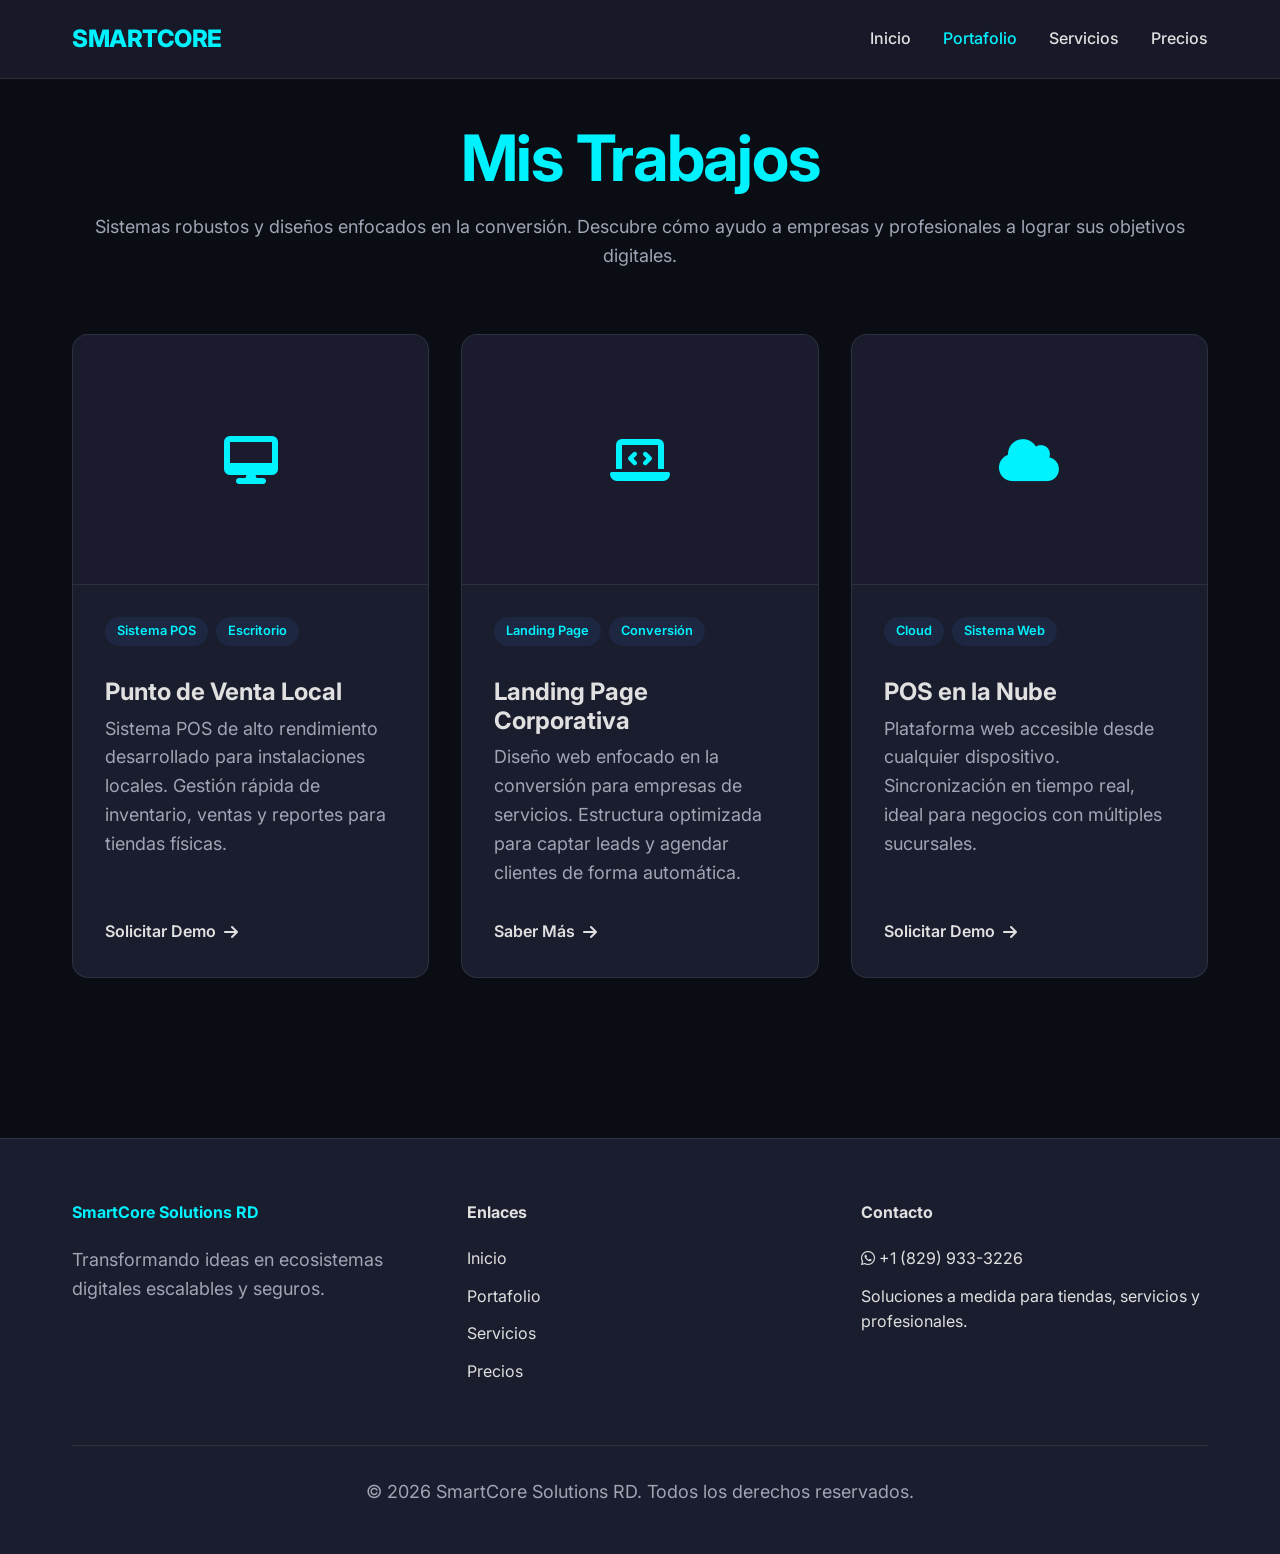
==== portafolio.html @ 661ae000 "Add files via upload" ====
<!DOCTYPE html>
<html lang="es">
<head>
    <meta charset="UTF-8">
    <meta name="viewport" content="width=device-width, initial-scale=1.0">
    <title>Portafolio | SmartCore Solutions RD</title>
    <meta name="description" content="Conoce mis proyectos: sistemas de escritorio y landing pages para personas y empresas.">
    <!-- Google Fonts -->
    <link rel="preconnect" href="https://fonts.googleapis.com">
    <link rel="preconnect" href="https://fonts.gstatic.com" crossorigin>
    <link href="https://fonts.googleapis.com/css2?family=Inter:wght@400;500;600;700;800&display=swap" rel="stylesheet">
    <!-- FontAwesome for Icons -->
    <link rel="stylesheet" href="https://cdnjs.cloudflare.com/ajax/libs/font-awesome/6.4.0/css/all.min.css">
    <!-- Custom CSS -->
    <link rel="stylesheet" href="css/style.css">
    <style>
        .portfolio-header { padding-top: 120px; padding-bottom: 3rem; text-align: center; }
        .project-card { display: flex; flex-direction: column; overflow: hidden; }
        .project-img { width: 100%; height: 250px; background-color: var(--glass-bg); display: flex; align-items: center; justify-content: center; font-size: 3rem; color: var(--primary-color); border-bottom: 1px solid var(--border-color); }
        .project-content { padding: 2rem; flex: 1; display: flex; flex-direction: column; }
        .project-tags { display: flex; gap: 0.5rem; margin-bottom: 1rem; flex-wrap: wrap; }
        .tag { background: rgba(59, 130, 246, 0.1); color: var(--accent-color); padding: 0.25rem 0.75rem; border-radius: 999px; font-size: 0.8rem; font-weight: 600; }
        .project-content p { flex: 1; }
        .project-link { display: inline-flex; align-items: center; gap: 0.5rem; color: var(--text-main); font-weight: 600; margin-top: 1rem; }
        .project-link:hover { color: var(--primary-color); }
    </style>
</head>
<body>

    <!-- Header / Nav -->
    <header>
        <div class="container nav-container">
            <a href="index.html" class="logo text-gradient">SMARTCORE</a>
            <button class="mobile-menu-btn"><i class="fas fa-bars"></i></button>
            <nav class="nav-links">
                <a href="index.html">Inicio</a>
                <a href="portafolio.html" class="active">Portafolio</a>
                <a href="servicios.html">Servicios</a>
                <a href="precios.html">Precios</a>
            </nav>
        </div>
    </header>

    <!-- Portfolio Header -->
    <section class="portfolio-header fade-in">
        <div class="container">
            <h1 class="text-gradient">Mis Trabajos</h1>
            <p>Sistemas robustos y diseños enfocados en la conversión. Descubre cómo ayudo a empresas y profesionales a lograr sus objetivos digitales.</p>
        </div>
    </section>

    <!-- Portfolio Grid -->
    <section style="padding-top: 0;">
        <div class="container">
            <div class="grid">
                
                <!-- Project 1: Desktop System -->
                <div class="card project-card fade-in" style="padding: 0;">
                    <div class="project-img">
                        <i class="fas fa-desktop"></i>
                    </div>
                    <div class="project-content">
                        <div class="project-tags">
                            <span class="tag">Sistema POS</span>
                            <span class="tag">Escritorio</span>
                        </div>
                        <h3>Punto de Venta Local</h3>
                        <p>Sistema POS de alto rendimiento desarrollado para instalaciones locales. Gestión rápida de inventario, ventas y reportes para tiendas físicas.</p>
                        <a href="https://wa.me/18299333226?text=Me%20interesa%20ver%20una%20demo%20del%20sistema%20POS%20de%20escritorio" class="project-link">Solicitar Demo <i class="fas fa-arrow-right"></i></a>
                    </div>
                </div>

                <!-- Project 2: Landing Page -->
                <div class="card project-card fade-in" style="transition-delay: 0.1s; padding: 0;">
                    <div class="project-img">
                        <i class="fas fa-laptop-code"></i>
                    </div>
                    <div class="project-content">
                        <div class="project-tags">
                            <span class="tag">Landing Page</span>
                            <span class="tag">Conversión</span>
                        </div>
                        <h3>Landing Page Corporativa</h3>
                        <p>Diseño web enfocado en la conversión para empresas de servicios. Estructura optimizada para captar leads y agendar clientes de forma automática.</p>
                        <a href="https://wa.me/18299333226?text=Me%20interesa%20una%20Landing%20Page" class="project-link">Saber Más <i class="fas fa-arrow-right"></i></a>
                    </div>
                </div>

                <!-- Project 3: Web POS System -->
                <div class="card project-card fade-in" style="transition-delay: 0.2s; padding: 0;">
                    <div class="project-img">
                        <i class="fas fa-cloud"></i>
                    </div>
                    <div class="project-content">
                        <div class="project-tags">
                            <span class="tag">Cloud</span>
                            <span class="tag">Sistema Web</span>
                        </div>
                        <h3>POS en la Nube</h3>
                        <p>Plataforma web accesible desde cualquier dispositivo. Sincronización en tiempo real, ideal para negocios con múltiples sucursales.</p>
                        <a href="https://wa.me/18299333226?text=Me%20interesa%20ver%20una%20demo%20del%20sistema%20POS%20en%20la%20nube" class="project-link">Solicitar Demo <i class="fas fa-arrow-right"></i></a>
                    </div>
                </div>

            </div>
        </div>
    </section>

    <!-- Footer -->
    <footer>
        <div class="container">
            <div class="footer-content">
                <div class="footer-col">
                    <h4 class="text-gradient">SmartCore Solutions RD</h4>
                    <p>Transformando ideas en ecosistemas digitales escalables y seguros.</p>
                </div>
                <div class="footer-col">
                    <h4>Enlaces</h4>
                    <ul>
                        <li><a href="index.html">Inicio</a></li>
                        <li><a href="portafolio.html">Portafolio</a></li>
                        <li><a href="servicios.html">Servicios</a></li>
                        <li><a href="precios.html">Precios</a></li>
                    </ul>
                </div>
                <div class="footer-col">
                    <h4>Contacto</h4>
                    <ul>
                        <li><a href="https://wa.me/18299333226"><i class="fab fa-whatsapp"></i> +1 (829) 933-3226</a></li>
                        <li>Soluciones a medida para tiendas, servicios y profesionales.</li>
                    </ul>
                </div>
            </div>
            <div class="footer-bottom">
                <p>&copy; 2026 SmartCore Solutions RD. Todos los derechos reservados.</p>
            </div>
        </div>
    </footer>

    <!-- Scripts -->
    <script src="js/main.js"></script>
</body>
</html>
---- css/style.css ----
:root {
  --primary-color: #00F2FE; /* Cíber */
  --secondary-color: #00c3cc; /* Darker cyan for hover */
  --accent-color: #00F2FE;
  --bg-color: #0b0d14; /* Very dark background */
  --bg-color-alt: #1A1D2D; /* Medianoche */
  --text-main: #E0E0E0; /* Platino */
  --text-muted: #a0a5b5;
  --border-color: rgba(224, 224, 224, 0.1);
  --glass-bg: rgba(26, 29, 45, 0.85);
  
  --font-family: 'Inter', system-ui, -apple-system, sans-serif;
  --transition-speed: 0.3s;
}

* {
  margin: 0;
  padding: 0;
  box-sizing: border-box;
}

body {
  font-family: var(--font-family);
  background-color: var(--bg-color);
  color: var(--text-main);
  line-height: 1.6;
  overflow-x: hidden;
}

a {
  text-decoration: none;
  color: inherit;
  transition: color var(--transition-speed);
}

ul {
  list-style: none;
}

/* Typography */
h1, h2, h3, h4 {
  font-weight: 700;
  line-height: 1.2;
  margin-bottom: 1rem;
}

h1 { font-size: clamp(2.5rem, 5vw, 4.5rem); letter-spacing: -0.02em; }
h2 { font-size: clamp(2rem, 4vw, 3rem); }
h3 { font-size: 1.5rem; }
p { margin-bottom: 1rem; color: var(--text-muted); font-size: 1.125rem; }

/* Utilities */
.container {
  width: 100%;
  max-width: 1200px;
  margin: 0 auto;
  padding: 0 2rem;
}

.text-gradient {
  background: linear-gradient(135deg, var(--accent-color), var(--primary-color));
  -webkit-background-clip: text;
  -webkit-text-fill-color: transparent;
  background-clip: text;
}

.btn {
  display: inline-flex;
  align-items: center;
  justify-content: center;
  padding: 0.875rem 1.75rem;
  border-radius: 9999px;
  font-weight: 600;
  transition: all var(--transition-speed) ease;
  cursor: pointer;
  border: none;
}

.btn-primary {
  background-color: var(--primary-color);
  color: #fff;
  box-shadow: 0 4px 14px 0 rgba(59, 130, 246, 0.39);
}

.btn-primary:hover {
  background-color: var(--secondary-color);
  transform: translateY(-2px);
  box-shadow: 0 6px 20px rgba(59, 130, 246, 0.23);
}

.btn-outline {
  background-color: transparent;
  border: 1px solid var(--border-color);
  color: var(--text-main);
}

.btn-outline:hover {
  border-color: var(--primary-color);
  color: var(--primary-color);
}

/* Header & Nav */
header {
  position: fixed;
  top: 0;
  left: 0;
  width: 100%;
  padding: 1.25rem 0;
  z-index: 1000;
  background: var(--glass-bg);
  backdrop-filter: blur(12px);
  -webkit-backdrop-filter: blur(12px);
  border-bottom: 1px solid var(--border-color);
  transition: all 0.3s ease;
}

.nav-container {
  display: flex;
  justify-content: space-between;
  align-items: center;
}

.logo {
  font-size: 1.5rem;
  font-weight: 800;
  letter-spacing: -0.5px;
}

.nav-links {
  display: flex;
  gap: 2rem;
}

.nav-links a {
  font-weight: 500;
  font-size: 1rem;
}

.nav-links a:hover, .nav-links a.active {
  color: var(--primary-color);
}

.mobile-menu-btn {
  display: none;
  font-size: 1.5rem;
  background: none;
  border: none;
  color: var(--text-main);
  cursor: pointer;
}

/* Hero Section */
.hero {
  min-height: 100vh;
  display: flex;
  align-items: center;
  padding-top: 80px;
  position: relative;
}

.hero::before {
  content: '';
  position: absolute;
  top: -10%;
  left: -10%;
  width: 500px;
  height: 500px;
  background: var(--primary-color);
  filter: blur(150px);
  opacity: 0.15;
  border-radius: 50%;
  z-index: -1;
}

.hero-content {
  max-width: 800px;
}

.hero-subtitle {
  color: var(--primary-color);
  font-weight: 600;
  letter-spacing: 2px;
  text-transform: uppercase;
  margin-bottom: 1rem;
  display: block;
}

.hero-actions {
  display: flex;
  gap: 1rem;
  margin-top: 2.5rem;
}

/* Sections General */
section {
  padding: 6rem 0;
}

.section-header {
  text-align: center;
  margin-bottom: 4rem;
}

.section-header h2 {
  margin-bottom: 1rem;
}

/* Cards (Services/Portfolio/Pricing) */
.grid {
  display: grid;
  grid-template-columns: repeat(auto-fit, minmax(300px, 1fr));
  gap: 2rem;
}

.card {
  background: var(--bg-color-alt);
  border: 1px solid var(--border-color);
  border-radius: 1rem;
  padding: 2rem;
  transition: transform var(--transition-speed), border-color var(--transition-speed), box-shadow var(--transition-speed);
}

.card:hover {
  transform: translateY(-5px);
  border-color: var(--primary-color);
  box-shadow: 0 10px 30px -10px rgba(59, 130, 246, 0.2);
}

.card h3 {
  margin-top: 1rem;
  margin-bottom: 0.5rem;
}

/* Footer */
footer {
  background: var(--bg-color-alt);
  padding: 4rem 0 2rem;
  border-top: 1px solid var(--border-color);
  margin-top: 4rem;
}

.footer-content {
  display: grid;
  grid-template-columns: repeat(auto-fit, minmax(250px, 1fr));
  gap: 3rem;
  margin-bottom: 3rem;
}

.footer-col h4 {
  color: var(--text-main);
  margin-bottom: 1.5rem;
}

.footer-col ul li {
  margin-bottom: 0.75rem;
}

.footer-col a:hover {
  color: var(--primary-color);
}

.footer-bottom {
  text-align: center;
  padding-top: 2rem;
  border-top: 1px solid var(--border-color);
  color: var(--text-muted);
  font-size: 0.875rem;
}

/* Animations */
.fade-in {
  opacity: 0;
  transform: translateY(20px);
  transition: opacity 0.6s ease-out, transform 0.6s ease-out;
}

.fade-in.visible {
  opacity: 1;
  transform: translateY(0);
}

/* Responsive */
@media (max-width: 768px) {
  .nav-links {
    display: none;
    position: absolute;
    top: 100%;
    left: 0;
    width: 100%;
    background: var(--glass-bg);
    backdrop-filter: blur(12px);
    flex-direction: column;
    padding: 2rem;
    gap: 1.5rem;
    text-align: center;
    border-bottom: 1px solid var(--border-color);
  }

  .nav-links.active {
    display: flex;
  }

  .mobile-menu-btn {
    display: block;
  }

  .hero-actions {
    flex-direction: column;
  }
}
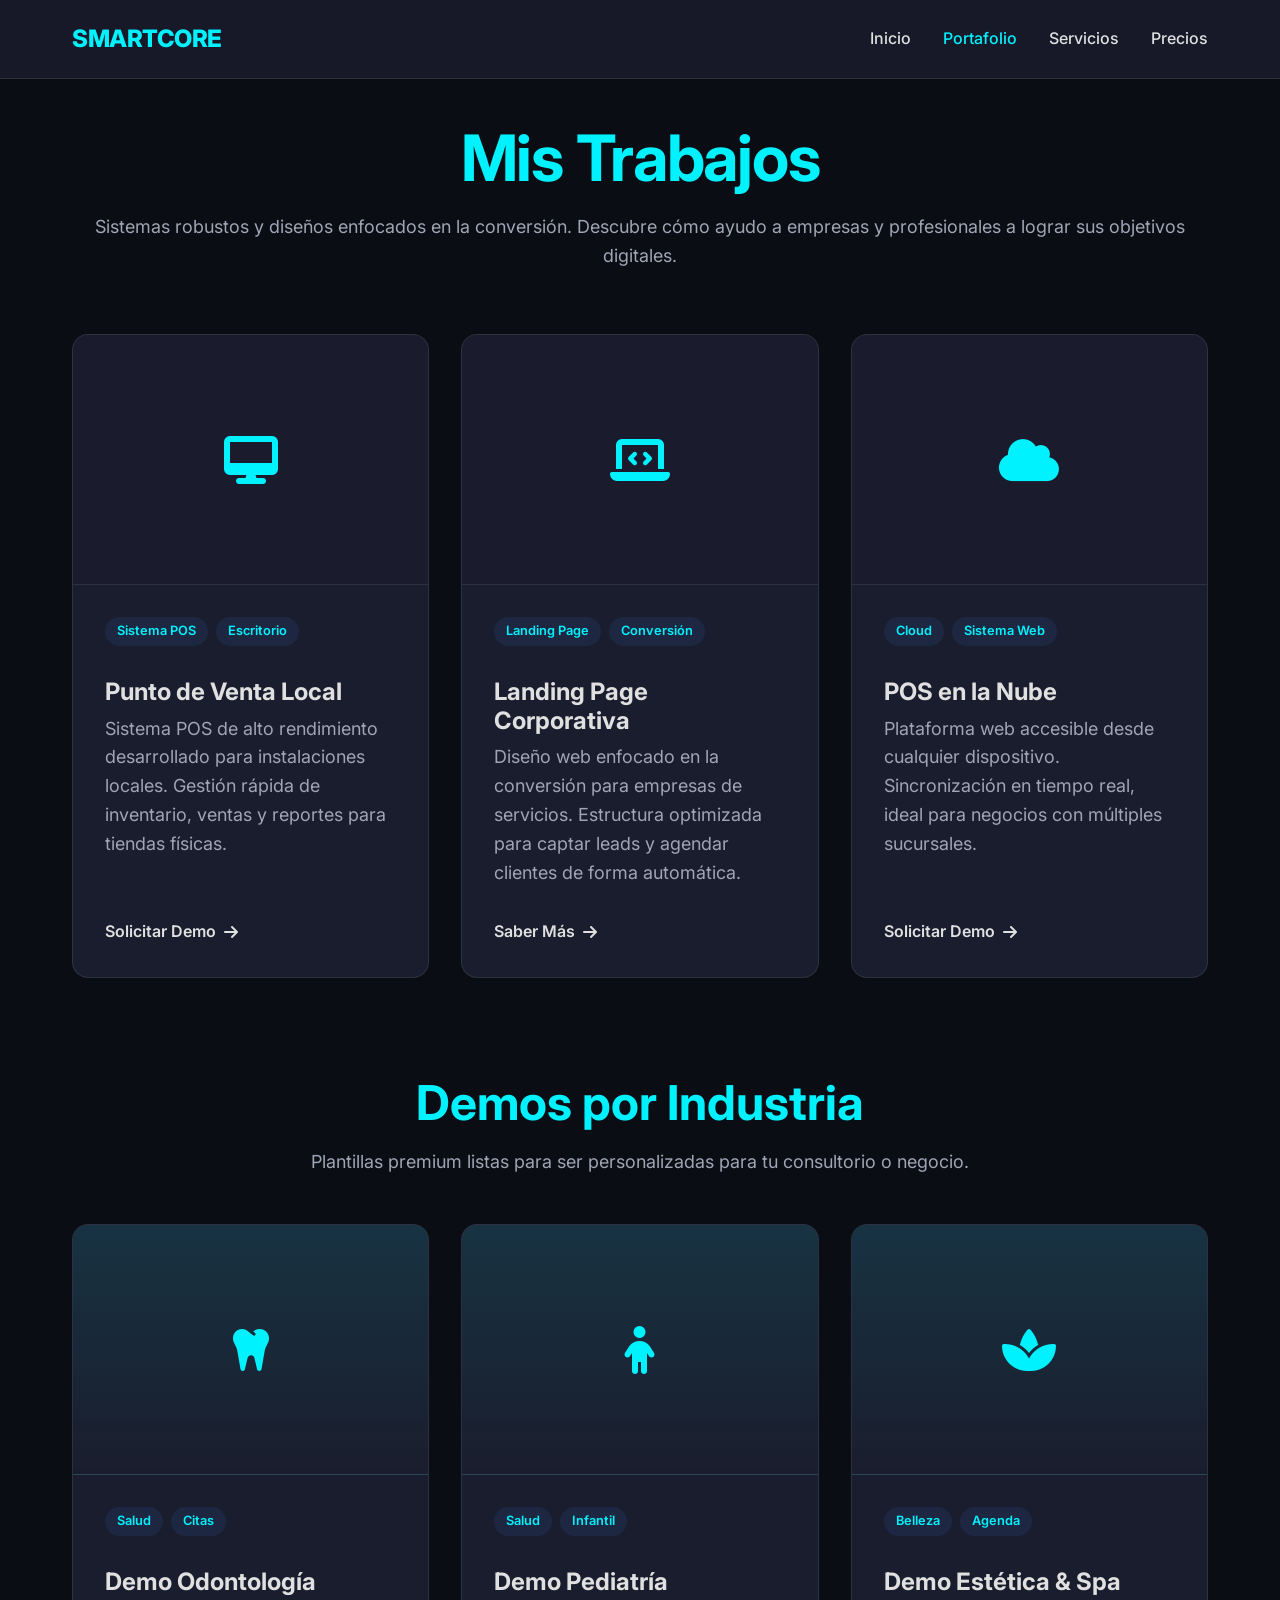
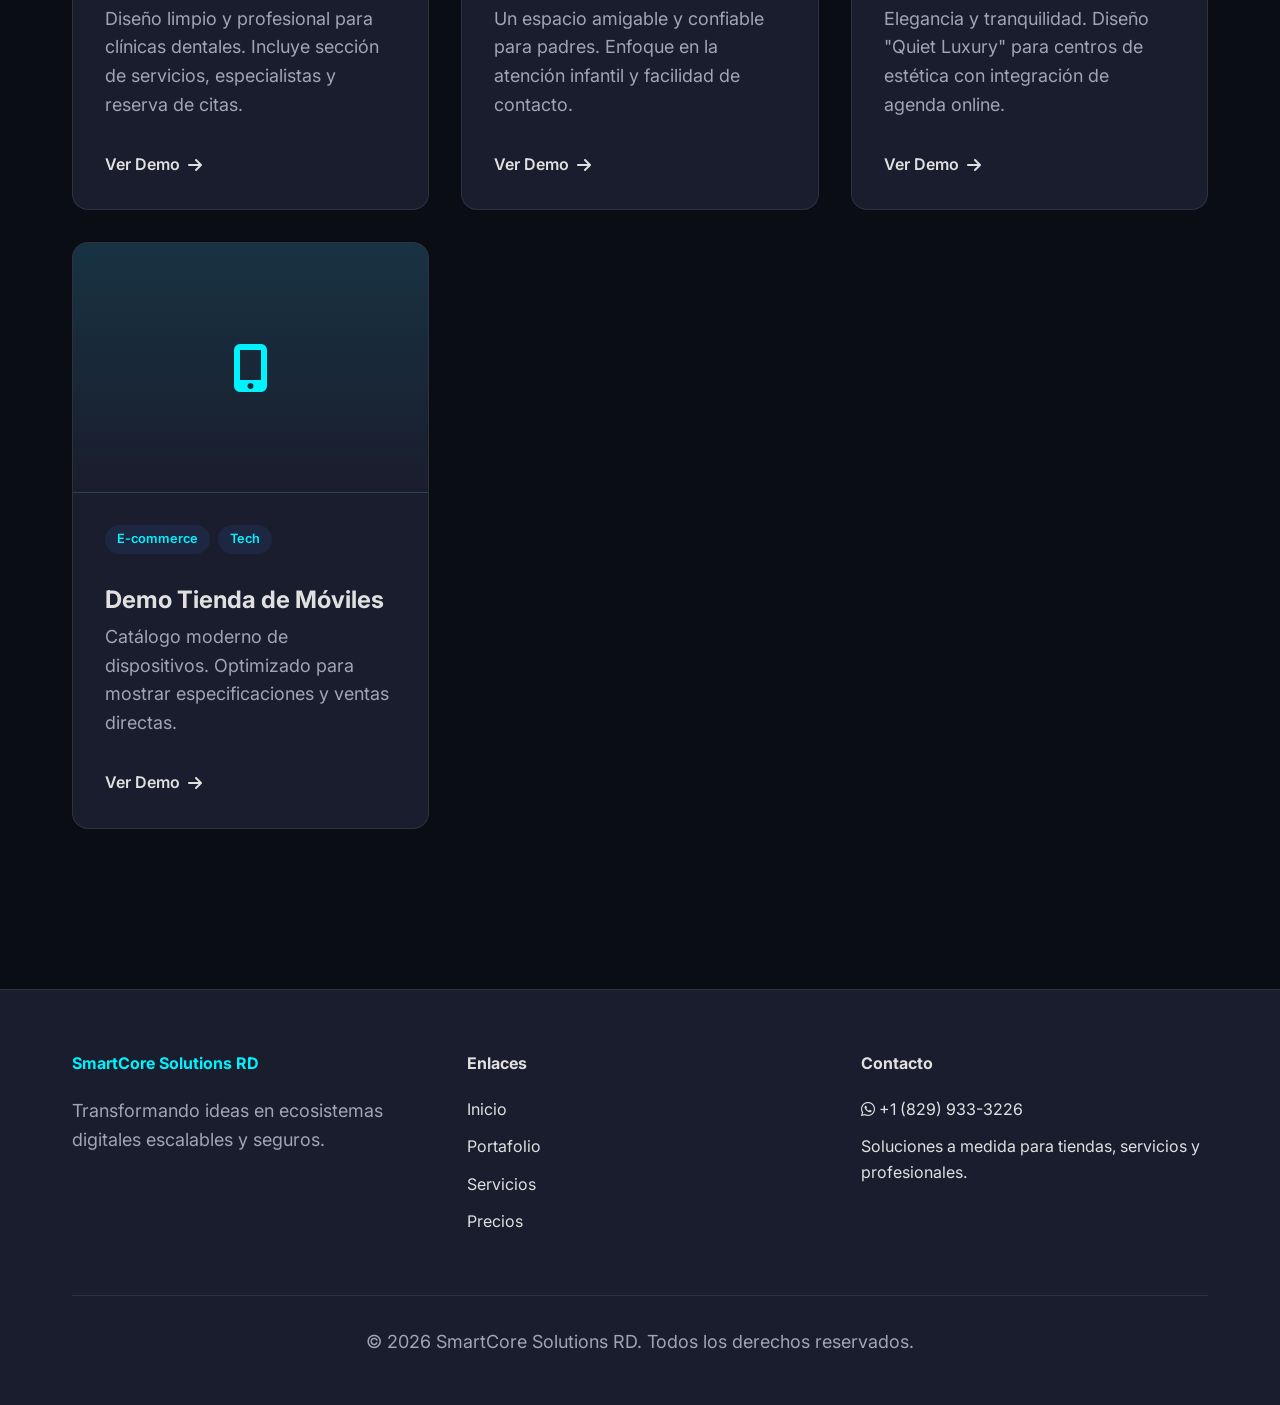
==== commit 9b7eb069: "Added industry demos: Odontología, Pediatría, Estética, Tech Store" ====
--- a/portafolio.html
+++ b/portafolio.html
@@ -103,6 +103,78 @@
                 </div>
 
             </div>
+
+            <!-- New Demos Section -->
+            <div class="section-header fade-in" style="margin-top: 6rem; margin-bottom: 3rem;">
+                <h2 class="text-gradient">Demos por Industria</h2>
+                <p>Plantillas premium listas para ser personalizadas para tu consultorio o negocio.</p>
+            </div>
+
+            <div class="grid">
+                <!-- Demo 1: Odontología -->
+                <div class="card project-card fade-in" style="padding: 0;">
+                    <div class="project-img" style="background: linear-gradient(rgba(0, 242, 254, 0.1), transparent);">
+                        <i class="fas fa-tooth"></i>
+                    </div>
+                    <div class="project-content">
+                        <div class="project-tags">
+                            <span class="tag">Salud</span>
+                            <span class="tag">Citas</span>
+                        </div>
+                        <h3>Demo Odontología</h3>
+                        <p>Diseño limpio y profesional para clínicas dentales. Incluye sección de servicios, especialistas y reserva de citas.</p>
+                        <a href="demos/odontologia.html" class="project-link">Ver Demo <i class="fas fa-arrow-right"></i></a>
+                    </div>
+                </div>
+
+                <!-- Demo 2: Pediatría -->
+                <div class="card project-card fade-in" style="padding: 0; transition-delay: 0.1s;">
+                    <div class="project-img" style="background: linear-gradient(rgba(0, 242, 254, 0.1), transparent);">
+                        <i class="fas fa-child"></i>
+                    </div>
+                    <div class="project-content">
+                        <div class="project-tags">
+                            <span class="tag">Salud</span>
+                            <span class="tag">Infantil</span>
+                        </div>
+                        <h3>Demo Pediatría</h3>
+                        <p>Un espacio amigable y confiable para padres. Enfoque en la atención infantil y facilidad de contacto.</p>
+                        <a href="demos/pediatria.html" class="project-link">Ver Demo <i class="fas fa-arrow-right"></i></a>
+                    </div>
+                </div>
+
+                <!-- Demo 3: Estética -->
+                <div class="card project-card fade-in" style="padding: 0; transition-delay: 0.2s;">
+                    <div class="project-img" style="background: linear-gradient(rgba(0, 242, 254, 0.1), transparent);">
+                        <i class="fas fa-spa"></i>
+                    </div>
+                    <div class="project-content">
+                        <div class="project-tags">
+                            <span class="tag">Belleza</span>
+                            <span class="tag">Agenda</span>
+                        </div>
+                        <h3>Demo Estética & Spa</h3>
+                        <p>Elegancia y tranquilidad. Diseño "Quiet Luxury" para centros de estética con integración de agenda online.</p>
+                        <a href="demos/estetica.html" class="project-link">Ver Demo <i class="fas fa-arrow-right"></i></a>
+                    </div>
+                </div>
+
+                <!-- Demo 4: Tienda de Teléfonos -->
+                <div class="card project-card fade-in" style="padding: 0; transition-delay: 0.3s;">
+                    <div class="project-img" style="background: linear-gradient(rgba(0, 242, 254, 0.1), transparent);">
+                        <i class="fas fa-mobile-alt"></i>
+                    </div>
+                    <div class="project-content">
+                        <div class="project-tags">
+                            <span class="tag">E-commerce</span>
+                            <span class="tag">Tech</span>
+                        </div>
+                        <h3>Demo Tienda de Móviles</h3>
+                        <p>Catálogo moderno de dispositivos. Optimizado para mostrar especificaciones y ventas directas.</p>
+                        <a href="demos/telefonos.html" class="project-link">Ver Demo <i class="fas fa-arrow-right"></i></a>
+                    </div>
+                </div>
+            </div>
         </div>
     </section>
 
